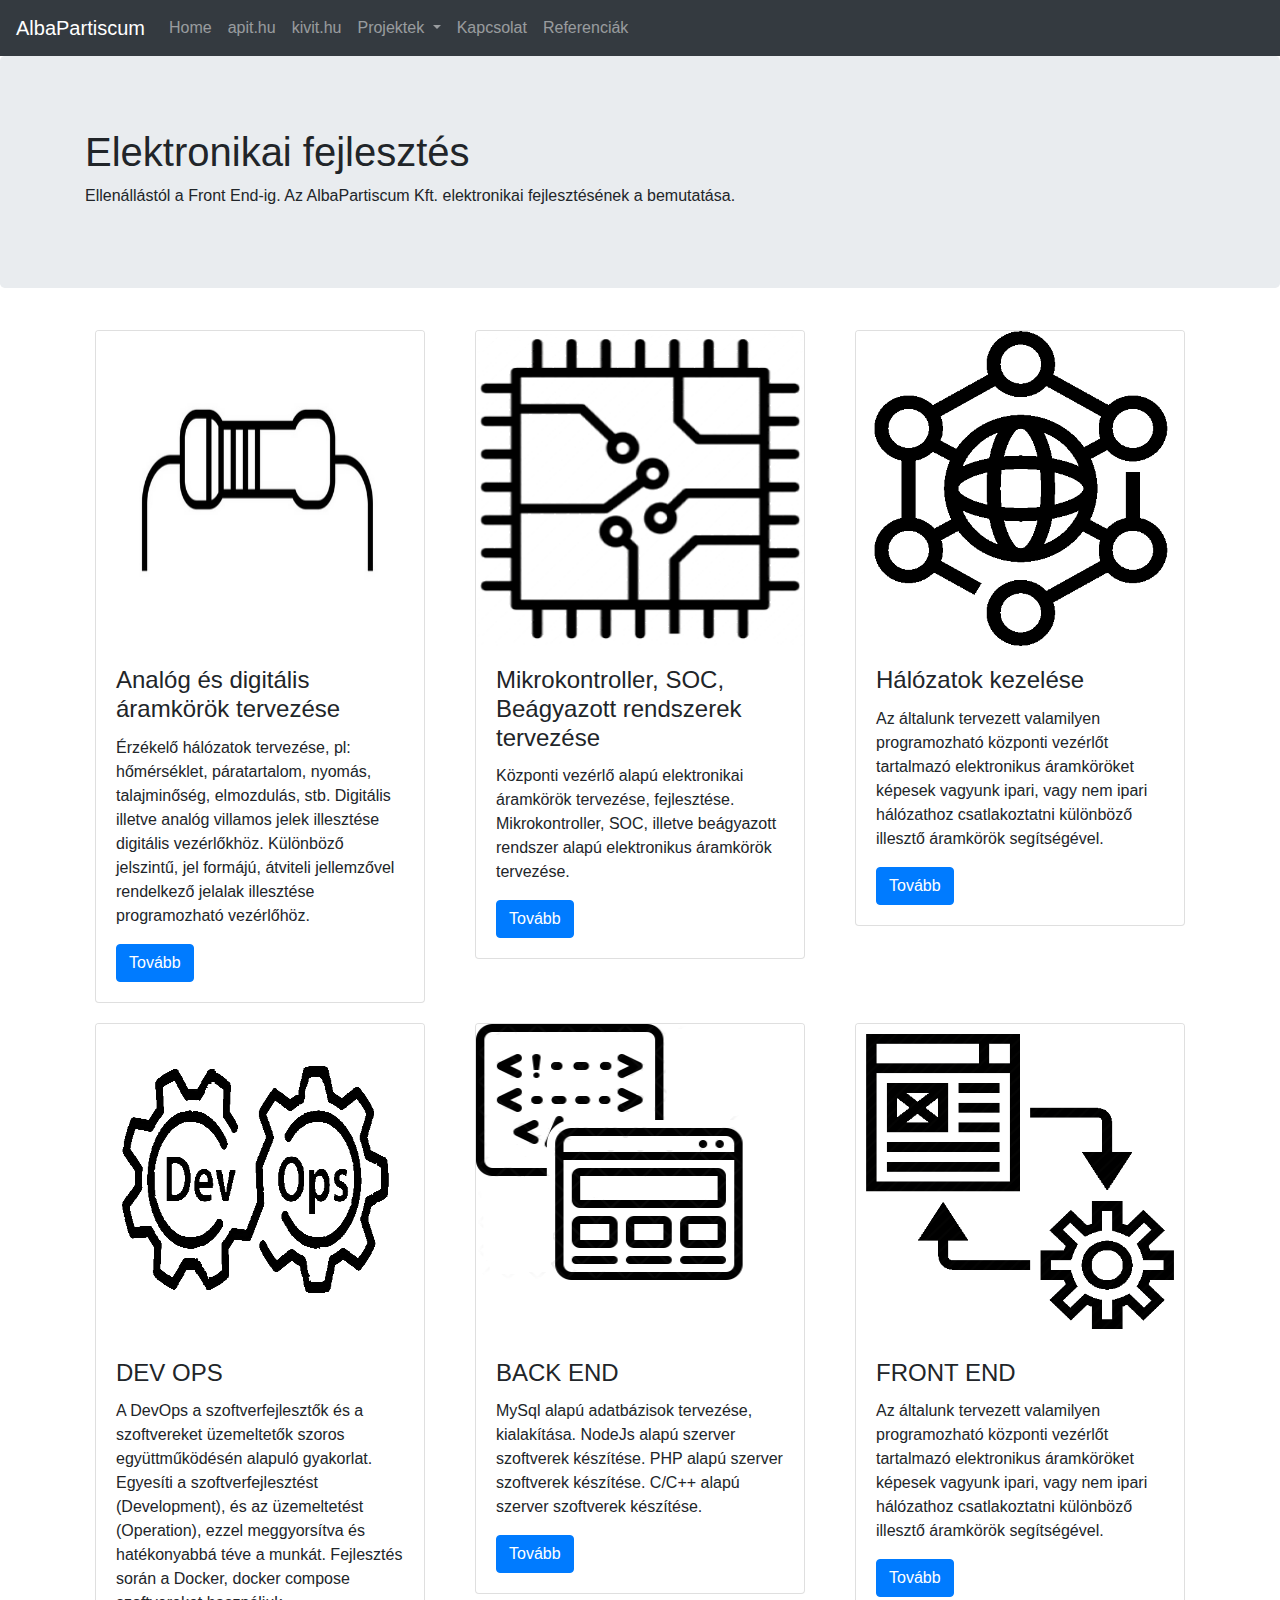
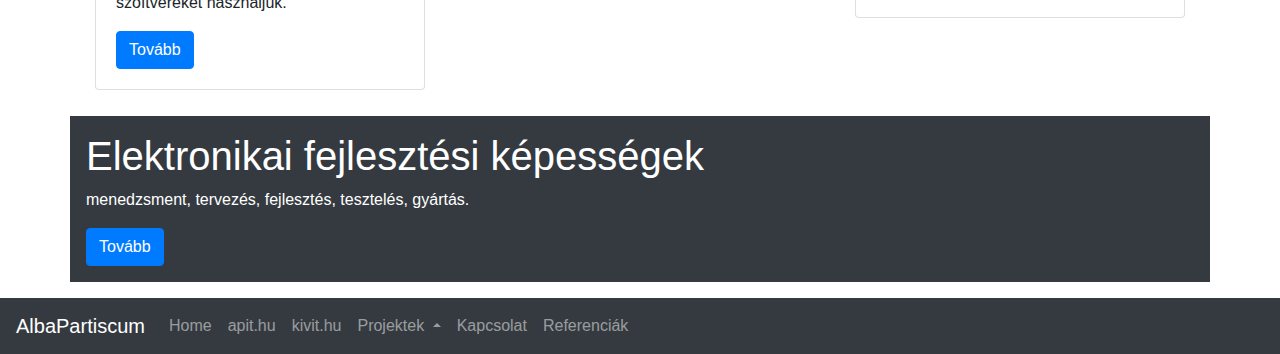
==== docs/index.html @ e9233172 "first commit" ====
<!DOCTYPE html>
<html lang="en">
    <head>
        <title>AP Elektronikai fejlesztés</title>
        <meta charset="utf-8">
        <meta name="viewport" content="width=device-width, initial-scale=1">
        <link rel="stylesheet" href="css/bootstrap/bootstrap.min.css">
        <link rel="stylesheet" href="css/master.css">
        <!--<script src="https://ajax.googleapis.com/ajax/libs/jquery/3.5.1/jquery.min.js"></script>
        <script src="https://cdnjs.cloudflare.com/ajax/libs/popper.js/1.16.0/umd/popper.min.js"></script>
        <script src="https://maxcdn.bootstrapcdn.com/bootstrap/4.5.2/js/bootstrap.min.js"></script>//-->
        <script src="https://ajax.googleapis.com/ajax/libs/jquery/3.5.1/jquery.min.js"></script>
        <script src="https://cdnjs.cloudflare.com/ajax/libs/popper.js/1.16.0/umd/popper.min.js"></script>
        <script src="https://maxcdn.bootstrapcdn.com/bootstrap/4.5.2/js/bootstrap.min.js"></script>
    </head>

    <body>
        <nav class="navbar navbar-expand-sm bg-dark navbar-dark">
            <!-- Brand -->
            <a class="navbar-brand" href="http://albapartiscum.hu" target="_blank">AlbaPartiscum</a>
            <!-- Links -->
            <ul class="navbar-nav">
                <li class="nav-item">
                    <a class="nav-link" href="index.html">Home</a>
                </li>
                <li class="nav-item">
                    <a class="nav-link" href="http://apit.hu" target="_blank">apit.hu</a>
                </li>
                <li class="nav-item">
                    <a class="nav-link" href="http://kivit.hu" target="_blank">kivit.hu</a>
                </li>
                <!-- Dropdown -->
                <li class="nav-item dropdown">
                    <a class="nav-link dropdown-toggle" href="#" id="navbardrop" data-toggle="dropdown">
                        Projektek
                    </a>
                    <div class="dropdown-menu">
                        <a class="dropdown-item" href="https://loragrow.hu" target="_blank">Loragrow HUN</a>
                        <a class="dropdown-item" href="https://loragrow.eu" target="_blank">Loragrow EU</a>
                        <a class="dropdown-item" href="https://git.apit.hu" target="_blank">AP git</a>
                    </div>
                </li>
                <li class="nav-item">
                    <a class="nav-link" href="http://kivit.hu" target="_blank">Kapcsolat</a>
                </li>
                <li class="nav-item">
                    <a class="nav-link" href="http://kivit.hu" target="_blank">Referenciák</a>
                </li>
            </ul>
        </nav>

        <div class="jumbotron my-head">
            <h1></h1>
            <div class="container">
                <h1>Elektronikai fejlesztés</h1>      
                <p>Ellenállástól a Front End-ig. Az AlbaPartiscum Kft. elektronikai fejlesztésének a bemutatása.</p>
            </div>
            <!--<div class="bg-image"></div>//-->
           <!--<img src="img/rest_to_frontend.png" alt="Nature" class="responsive" width="1200" height="400">//-->
        </div>

        <div class="container">
            <div class="row">
                <div class="text-center" >
                    <h2></h2>
                </div>
                <div class="col-sm-4">
                    <div class="card card_responsive" >
                        <img class="card-img " src="img/resistor.png" alt="Card image">
                        <div class="card-body" >
                            <h4 class="card-title">Analóg és digitális áramkörök tervezése</h4>
                            <p class="card-text">
                                Érzékelő hálózatok tervezése, pl: hőmérséklet, páratartalom, nyomás, talajminőség, elmozdulás, stb.
                                Digitális illetve analóg villamos jelek illesztése digitális vezérlőkhöz. Különböző jelszintű, 
                                jel formájú, átviteli jellemzővel rendelkező jelalak illesztése programozható vezérlőhöz.
                            </p>
                            <a href="#" class="btn btn-primary">Tovább</a>
                        </div>
                    </div>
                </div>
                <div class="col-sm-4">
                    <div class="card card_responsive" >
                        <img class="card-img"  src="img/mcu.png" alt="Card image">
                        <div class="card-body">
                            <h4 class="card-title">Mikrokontroller, SOC, Beágyazott rendszerek tervezése</h4>
                            <p class="card-text">
                                Központi vezérlő alapú elektronikai áramkörök tervezése, fejlesztése. Mikrokontroller, SOC, illetve beágyazott rendszer alapú elektronikus áramkörök tervezése.
                            </p>
                            <a href="#" class="btn btn-primary">Tovább</a>
                        </div>
                    </div>
                </div>
                <div class="col-sm-4">
                    <div class="card card_responsive" >
                        <img class="card-img" src="img/network.png" alt="Card image" >
                        <div class="card-body">
                            <h4 class="card-title">Hálózatok kezelése</h4>
                            <p class="card-text">
                                Az általunk tervezett valamilyen programozható központi vezérlőt tartalmazó elektronikus áramköröket képesek vagyunk ipari, 
                                vagy nem ipari hálózathoz csatlakoztatni különböző illesztő áramkörök segítségével.
                            </p>
                            <a href="#" class="btn btn-primary">Tovább</a>
                        </div>
                    </div>
                </div>
                <div class="col-sm-4">
                    <div class="card card_responsive" >
                        <img class="card-img " src="img/devops.png" alt="Card image">
                        <div class="card-body" >
                            <h4 class="card-title">DEV OPS</h4>
                            <p class="card-text">
                                A DevOps a szoftverfejlesztők és a szoftvereket üzemeltetők szoros együttműködésén alapuló gyakorlat. Egyesíti a szoftverfejlesztést (Development),
                                és az üzemeltetést (Operation), ezzel meggyorsítva és hatékonyabbá téve a munkát. Fejlesztés során a Docker, docker compose szoftvereket használjuk.
                            </p>
                            <a href="#" class="btn btn-primary">Tovább</a>
                        </div>
                    </div>
                </div>
                <div class="col-sm-4">
                    <div class="card card_responsive" >
                        <img class="card-img"  src="img/backend.png" alt="Card image">
                        <div class="card-body">
                            <h4 class="card-title">BACK END</h4>
                            <p class="card-text">
                                MySql alapú adatbázisok tervezése, kialakítása. NodeJs alapú szerver szoftverek készítése. PHP alapú szerver szoftverek készítése. C/C++ alapú szerver szoftverek készítése.
                            </p>
                            <a href="#" class="btn btn-primary">Tovább</a>
                        </div>
                    </div>
                </div>
                <div class="col-sm-4">
                    <div class="card card_responsive" >
                        <img class="card-img" src="img/frontend.png" alt="Card image" >
                        <div class="card-body">
                            <h4 class="card-title">FRONT END</h4>
                            <p class="card-text">
                                Az általunk tervezett valamilyen programozható központi vezérlőt tartalmazó elektronikus áramköröket képesek vagyunk ipari, 
                                vagy nem ipari hálózathoz csatlakoztatni különböző illesztő áramkörök segítségével.
                            </p>
                            <a href="#" class="btn btn-primary">Tovább</a>
                        </div>
                    </div>
                </div>

                <div class="container p-3 my-3 bg-dark text-white">
                    <h1>Elektronikai fejlesztési képességek</h1>
                    <p>menedzsment, tervezés, fejlesztés, tesztelés, gyártás.</p>
                    <a href="#" class="btn btn-primary">Tovább</a>
                </div>
            </div>

        </div>
        <nav class="navbar navbar-expand-sm bg-dark navbar-dark">
            <!-- Brand -->
            <a class="navbar-brand" href="http://albapartiscum.hu" target="_blank">AlbaPartiscum</a>
        
            <!-- Links -->
            <ul class="navbar-nav">
                <li class="nav-item">
                    <a class="nav-link" href="index.html">Home</a>
                </li>
                <li class="nav-item">
                    <a class="nav-link" href="http://apit.hu" target="_blank">apit.hu</a>
                </li>
                <li class="nav-item">
                    <a class="nav-link" href="http://kivit.hu" target="_blank">kivit.hu</a>
                </li>
                <!-- Dropdown -->
                <li class="nav-item dropup">
                    <a class="nav-link dropdown-toggle" href="#" id="navbardrop" data-toggle="dropdown">
                        Projektek
                    </a>
                    <div class="dropdown-menu">
                        <a class="dropdown-item" href="https://loragrow.hu" target="_blank">Loragrow HUN</a>
                        <a class="dropdown-item" href="https://loragrow.eu" target="_blank">Loragrow EU</a>
                        <a class="dropdown-item" href="https://git.apit.hu" target="_blank">AP git</a>
                    </div>
                </li>
                <li class="nav-item">
                    <a class="nav-link" href="http://kivit.hu" target="_blank">Kapcsolat</a>
                </li>
                <li class="nav-item">
                    <a class="nav-link" href="http://kivit.hu" target="_blank">Referenciák</a>
                </li>
            </ul>
        </nav>
    </body>
</html>
---- docs/css/master.css ----
.responsive
{
    width: 100%;
    height: auto;
}

.card_responsive
{
    width: auto;
    height: auto;
    margin:10px;
}

.card-img
{
    width: 100%;
    height:315px;
}

.center 
{
    display: block;
    margin-left: auto;
    margin-right: auto;
    width: 50%;
}

.card-body
{
    height:  auto;
}

.card-title
{
    width:100% ;
    height: auto;
}


.card-text
{
    width:auto ;
    height: auto; 
}
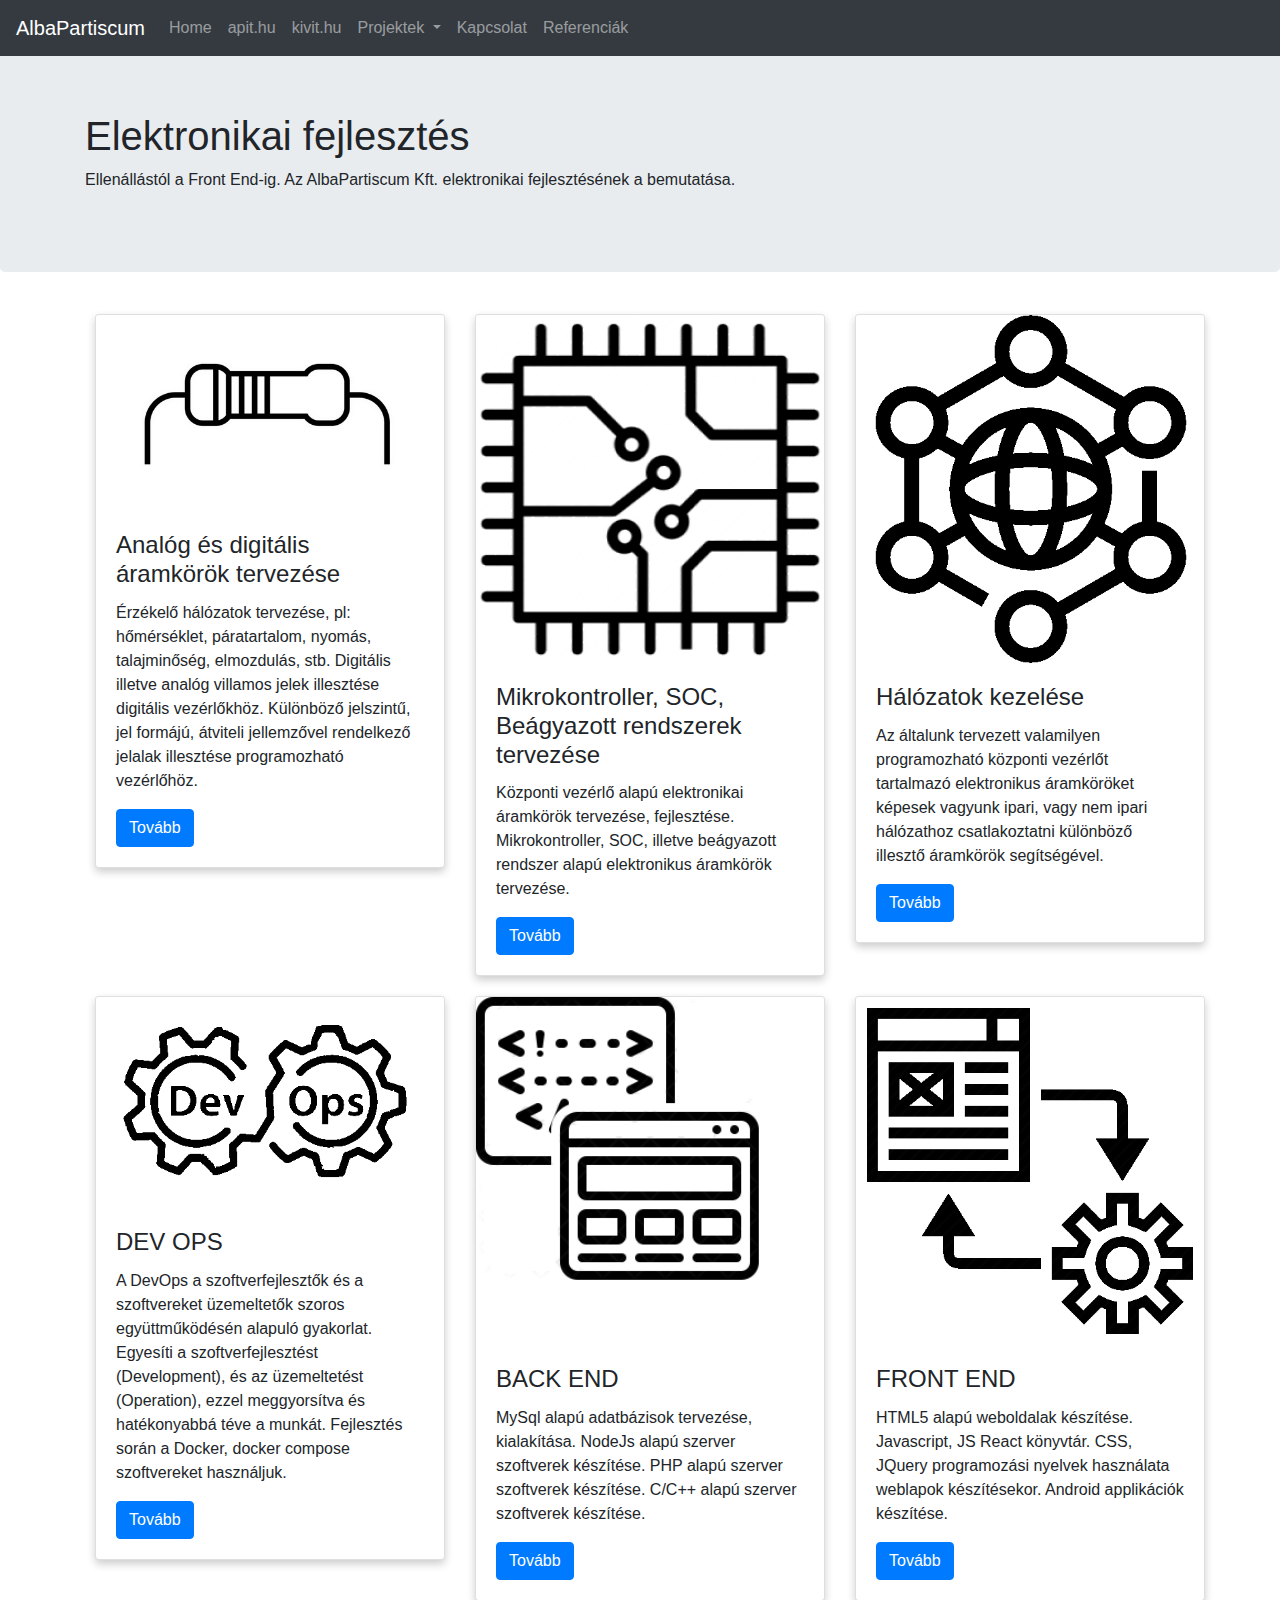
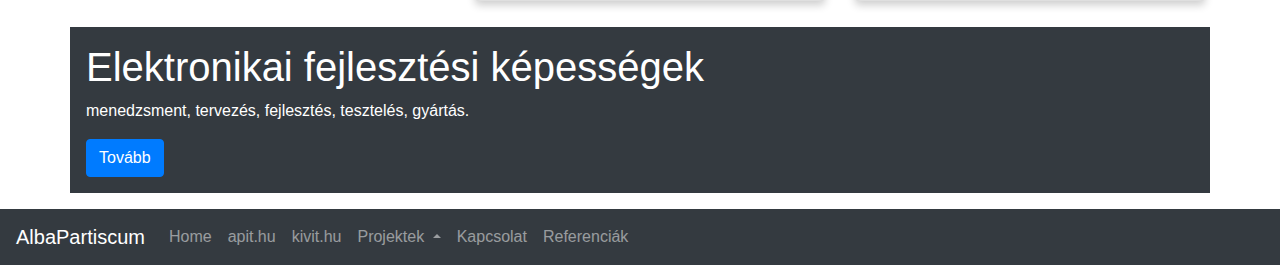
==== commit 133f95e6: "fine tunning" ====
--- a/docs/index.html
+++ b/docs/index.html
@@ -4,6 +4,7 @@
         <title>AP Elektronikai fejlesztés</title>
         <meta charset="utf-8">
         <meta name="viewport" content="width=device-width, initial-scale=1">
+        <link rel="icon" href="img/ap.jpeg" type="img/jpeg" sizes="16x16"> 
         <link rel="stylesheet" href="css/bootstrap/bootstrap.min.css">
         <link rel="stylesheet" href="css/master.css">
         <!--<script src="https://ajax.googleapis.com/ajax/libs/jquery/3.5.1/jquery.min.js"></script>
@@ -15,43 +16,51 @@
     </head>
 
     <body>
-        <nav class="navbar navbar-expand-sm bg-dark navbar-dark">
-            <!-- Brand -->
-            <a class="navbar-brand" href="http://albapartiscum.hu" target="_blank">AlbaPartiscum</a>
-            <!-- Links -->
-            <ul class="navbar-nav">
-                <li class="nav-item">
-                    <a class="nav-link" href="index.html">Home</a>
-                </li>
-                <li class="nav-item">
-                    <a class="nav-link" href="http://apit.hu" target="_blank">apit.hu</a>
-                </li>
-                <li class="nav-item">
-                    <a class="nav-link" href="http://kivit.hu" target="_blank">kivit.hu</a>
-                </li>
-                <!-- Dropdown -->
-                <li class="nav-item dropdown">
-                    <a class="nav-link dropdown-toggle" href="#" id="navbardrop" data-toggle="dropdown">
-                        Projektek
-                    </a>
-                    <div class="dropdown-menu">
-                        <a class="dropdown-item" href="https://loragrow.hu" target="_blank">Loragrow HUN</a>
-                        <a class="dropdown-item" href="https://loragrow.eu" target="_blank">Loragrow EU</a>
-                        <a class="dropdown-item" href="https://git.apit.hu" target="_blank">AP git</a>
-                    </div>
-                </li>
-                <li class="nav-item">
-                    <a class="nav-link" href="http://kivit.hu" target="_blank">Kapcsolat</a>
-                </li>
-                <li class="nav-item">
-                    <a class="nav-link" href="http://kivit.hu" target="_blank">Referenciák</a>
-                </li>
-            </ul>
-        </nav>
+        <div>
+            <nav class="navbar navbar-expand-sm bg-dark navbar-dark fixed-top">
+                <!-- Brand -->
+                <a class="navbar-brand" href="http://albapartiscum.hu" target="_blank">AlbaPartiscum</a>
+                <button class="navbar-toggler" type="button" data-toggle="collapse" data-target="#collapsibleNavbar">
+                    <span class="navbar-toggler-icon"></span>
+                </button>
+                <!-- Links -->
+                <div class="collapse navbar-collapse" id="collapsibleNavbar">
+                    <ul class="navbar-nav">
+                        <li class="nav-item">
+                            <a class="nav-link" href="index.html">Home</a>
+                        </li>
+                        <li class="nav-item">
+                            <a class="nav-link" href="http://apit.hu" target="_blank">apit.hu</a>
+                        </li>
+                        <li class="nav-item">
+                            <a class="nav-link" href="http://kivit.hu" target="_blank">kivit.hu</a>
+                        </li>
+                        <!-- Dropdown -->
+                        <li class="nav-item dropdown">
+                            <a class="nav-link dropdown-toggle" href="#" id="navbardrop" data-toggle="dropdown">
+                                Projektek
+                            </a>
+                            <div class="dropdown-menu">
+                                <a class="dropdown-item" href="https://loragrow.hu" target="_blank">Loragrow HUN</a>
+                                <a class="dropdown-item" href="https://loragrow.eu" target="_blank">Loragrow EU</a>
+                                <a class="dropdown-item" href="https://git.apit.hu" target="_blank">AP git</a>
+                            </div>
+                        </li>
+                        <li class="nav-item">
+                            <a class="nav-link" href="contacts.html">Kapcsolat</a>
+                        </li>
+                        <li class="nav-item">
+                            <a class="nav-link" href="references.html">Referenciák</a>
+                        </li>
+                    </ul>
+                </div>
+            </nav>
+        </div>
 
         <div class="jumbotron my-head">
             <h1></h1>
             <div class="container">
+                <p><br></p>  
                 <h1>Elektronikai fejlesztés</h1>      
                 <p>Ellenállástól a Front End-ig. Az AlbaPartiscum Kft. elektronikai fejlesztésének a bemutatása.</p>
             </div>
@@ -74,7 +83,7 @@
                                 Digitális illetve analóg villamos jelek illesztése digitális vezérlőkhöz. Különböző jelszintű, 
                                 jel formájú, átviteli jellemzővel rendelkező jelalak illesztése programozható vezérlőhöz.
                             </p>
-                            <a href="#" class="btn btn-primary">Tovább</a>
+                            <a href="analog_digital.html" class="btn btn-primary">Tovább</a>
                         </div>
                     </div>
                 </div>
@@ -86,7 +95,7 @@
                             <p class="card-text">
                                 Központi vezérlő alapú elektronikai áramkörök tervezése, fejlesztése. Mikrokontroller, SOC, illetve beágyazott rendszer alapú elektronikus áramkörök tervezése.
                             </p>
-                            <a href="#" class="btn btn-primary">Tovább</a>
+                            <a href="mcu.html" class="btn btn-primary">Tovább</a>
                         </div>
                     </div>
                 </div>
@@ -99,7 +108,7 @@
                                 Az általunk tervezett valamilyen programozható központi vezérlőt tartalmazó elektronikus áramköröket képesek vagyunk ipari, 
                                 vagy nem ipari hálózathoz csatlakoztatni különböző illesztő áramkörök segítségével.
                             </p>
-                            <a href="#" class="btn btn-primary">Tovább</a>
+                            <a href="networks.html" class="btn btn-primary">Tovább</a>
                         </div>
                     </div>
                 </div>
@@ -112,7 +121,7 @@
                                 A DevOps a szoftverfejlesztők és a szoftvereket üzemeltetők szoros együttműködésén alapuló gyakorlat. Egyesíti a szoftverfejlesztést (Development),
                                 és az üzemeltetést (Operation), ezzel meggyorsítva és hatékonyabbá téve a munkát. Fejlesztés során a Docker, docker compose szoftvereket használjuk.
                             </p>
-                            <a href="#" class="btn btn-primary">Tovább</a>
+                            <a href="devops.html" class="btn btn-primary">Tovább</a>
                         </div>
                     </div>
                 </div>
@@ -124,7 +133,7 @@
                             <p class="card-text">
                                 MySql alapú adatbázisok tervezése, kialakítása. NodeJs alapú szerver szoftverek készítése. PHP alapú szerver szoftverek készítése. C/C++ alapú szerver szoftverek készítése.
                             </p>
-                            <a href="#" class="btn btn-primary">Tovább</a>
+                            <a href="backend.html" class="btn btn-primary">Tovább</a>
                         </div>
                     </div>
                 </div>
@@ -134,56 +143,60 @@
                         <div class="card-body">
                             <h4 class="card-title">FRONT END</h4>
                             <p class="card-text">
-                                Az általunk tervezett valamilyen programozható központi vezérlőt tartalmazó elektronikus áramköröket képesek vagyunk ipari, 
-                                vagy nem ipari hálózathoz csatlakoztatni különböző illesztő áramkörök segítségével.
-                            </p>
-                            <a href="#" class="btn btn-primary">Tovább</a>
-                        </div>
-                    </div>
-                </div>
-
+                                HTML5 alapú weboldalak készítése. Javascript, JS React könyvtár. CSS, JQuery programozási nyelvek használata weblapok készítésekor. Android applikációk készítése.
+                            </p>
+                            <a href="frontend.html" class="btn btn-primary">Tovább</a>
+                        </div>
+                    </div>
+                </div>
                 <div class="container p-3 my-3 bg-dark text-white">
                     <h1>Elektronikai fejlesztési képességek</h1>
                     <p>menedzsment, tervezés, fejlesztés, tesztelés, gyártás.</p>
-                    <a href="#" class="btn btn-primary">Tovább</a>
+                    <a href="skills.html" class="btn btn-primary">Tovább</a>
                 </div>
             </div>
-
-        </div>
-        <nav class="navbar navbar-expand-sm bg-dark navbar-dark">
-            <!-- Brand -->
-            <a class="navbar-brand" href="http://albapartiscum.hu" target="_blank">AlbaPartiscum</a>
-        
-            <!-- Links -->
-            <ul class="navbar-nav">
-                <li class="nav-item">
-                    <a class="nav-link" href="index.html">Home</a>
-                </li>
-                <li class="nav-item">
-                    <a class="nav-link" href="http://apit.hu" target="_blank">apit.hu</a>
-                </li>
-                <li class="nav-item">
-                    <a class="nav-link" href="http://kivit.hu" target="_blank">kivit.hu</a>
-                </li>
-                <!-- Dropdown -->
-                <li class="nav-item dropup">
-                    <a class="nav-link dropdown-toggle" href="#" id="navbardrop" data-toggle="dropdown">
-                        Projektek
-                    </a>
-                    <div class="dropdown-menu">
-                        <a class="dropdown-item" href="https://loragrow.hu" target="_blank">Loragrow HUN</a>
-                        <a class="dropdown-item" href="https://loragrow.eu" target="_blank">Loragrow EU</a>
-                        <a class="dropdown-item" href="https://git.apit.hu" target="_blank">AP git</a>
-                    </div>
-                </li>
-                <li class="nav-item">
-                    <a class="nav-link" href="http://kivit.hu" target="_blank">Kapcsolat</a>
-                </li>
-                <li class="nav-item">
-                    <a class="nav-link" href="http://kivit.hu" target="_blank">Referenciák</a>
-                </li>
-            </ul>
-        </nav>
+        </div>
+
+        <div>
+            <nav class="navbar navbar-expand-sm bg-dark navbar-dark">
+                <!-- Brand -->
+                <a class="navbar-brand" href="http://albapartiscum.hu" target="_blank">AlbaPartiscum</a>
+                <button class="navbar-toggler" type="button" data-toggle="collapse" data-target="#collapsibleNavbar">
+                    <span class="navbar-toggler-icon"></span>
+                </button>
+                <!-- Links -->
+                <div class="collapse navbar-collapse" id="collapsibleNavbar">
+                    <ul class="navbar-nav">
+                        <li class="nav-item">
+                            <a class="nav-link" href="index.html">Home</a>
+                        </li>
+                        <li class="nav-item">
+                            <a class="nav-link" href="http://apit.hu" target="_blank">apit.hu</a>
+                        </li>
+                        <li class="nav-item">
+                            <a class="nav-link" href="http://kivit.hu" target="_blank">kivit.hu</a>
+                        </li>
+                        <!-- Dropdown -->
+                        <li class="nav-item dropup">
+                            <a class="nav-link dropdown-toggle" href="#" id="navbardrop" data-toggle="dropdown">
+                                Projektek
+                            </a>
+                            <div class="dropdown-menu">
+                                <a class="dropdown-item" href="https://loragrow.hu" target="_blank">Loragrow HUN</a>
+                                <a class="dropdown-item" href="https://loragrow.eu" target="_blank">Loragrow EU</a>
+                                <a class="dropdown-item" href="https://git.apit.hu" target="_blank">AP git</a>
+                            </div>
+                        </li>
+                        <li class="nav-item">
+                            <a class="nav-link" href="contacts.html">Kapcsolat</a>
+                        </li>
+                        <li class="nav-item">
+                            <a class="nav-link" href="references.html">Referenciák</a>
+                        </li>
+                    </ul>
+                </div>
+            </nav>
+        </div>
     </body>
 </html>
 
--- a/docs/css/master.css
+++ b/docs/css/master.css
@@ -1,3 +1,5 @@
+
+
 
 
 .responsive
@@ -5,6 +7,11 @@
     width: 100%;
     height: auto;
 }
+
+.mycard-img {
+    width: 100%;
+    height: auto;
+  }
 
 .card_responsive
 {
@@ -16,7 +23,8 @@
 .card-img
 {
     width: 100%;
-    height:315px;
+    /*height:315px;*/
+    height: auto;
 }
 
 .center 
@@ -38,9 +46,45 @@
     height: auto;
 }
 
-
 .card-text
 {
     width:auto ;
     height: auto; 
 }
+
+.card-reference {
+    box-shadow: 0 4px 8px 0 rgba(0,0,0,0.2);
+    transition: 0.3s;
+    width: 100%;
+  }
+  
+  .card-reference:hover {
+    box-shadow: 0 8px 16px 0 rgba(0,0,0,0.2);
+  }
+
+
+  .card {
+    box-shadow: 0 4px 8px 0 rgba(0,0,0,0.2);
+    transition: 0.3s;
+    width: 100%;
+  }
+
+  .card:hover {
+    box-shadow: 0 8px 16px 0 rgba(0,0,0,0.2);
+  }
+.analog-pic
+{
+    width: 100%;
+    /*height:315px;*/
+    height: auto;
+}
+
+.banner-pic
+{
+    width: 100%;
+    /*height:315px;*/
+    height: auto;
+}
+
+
+
